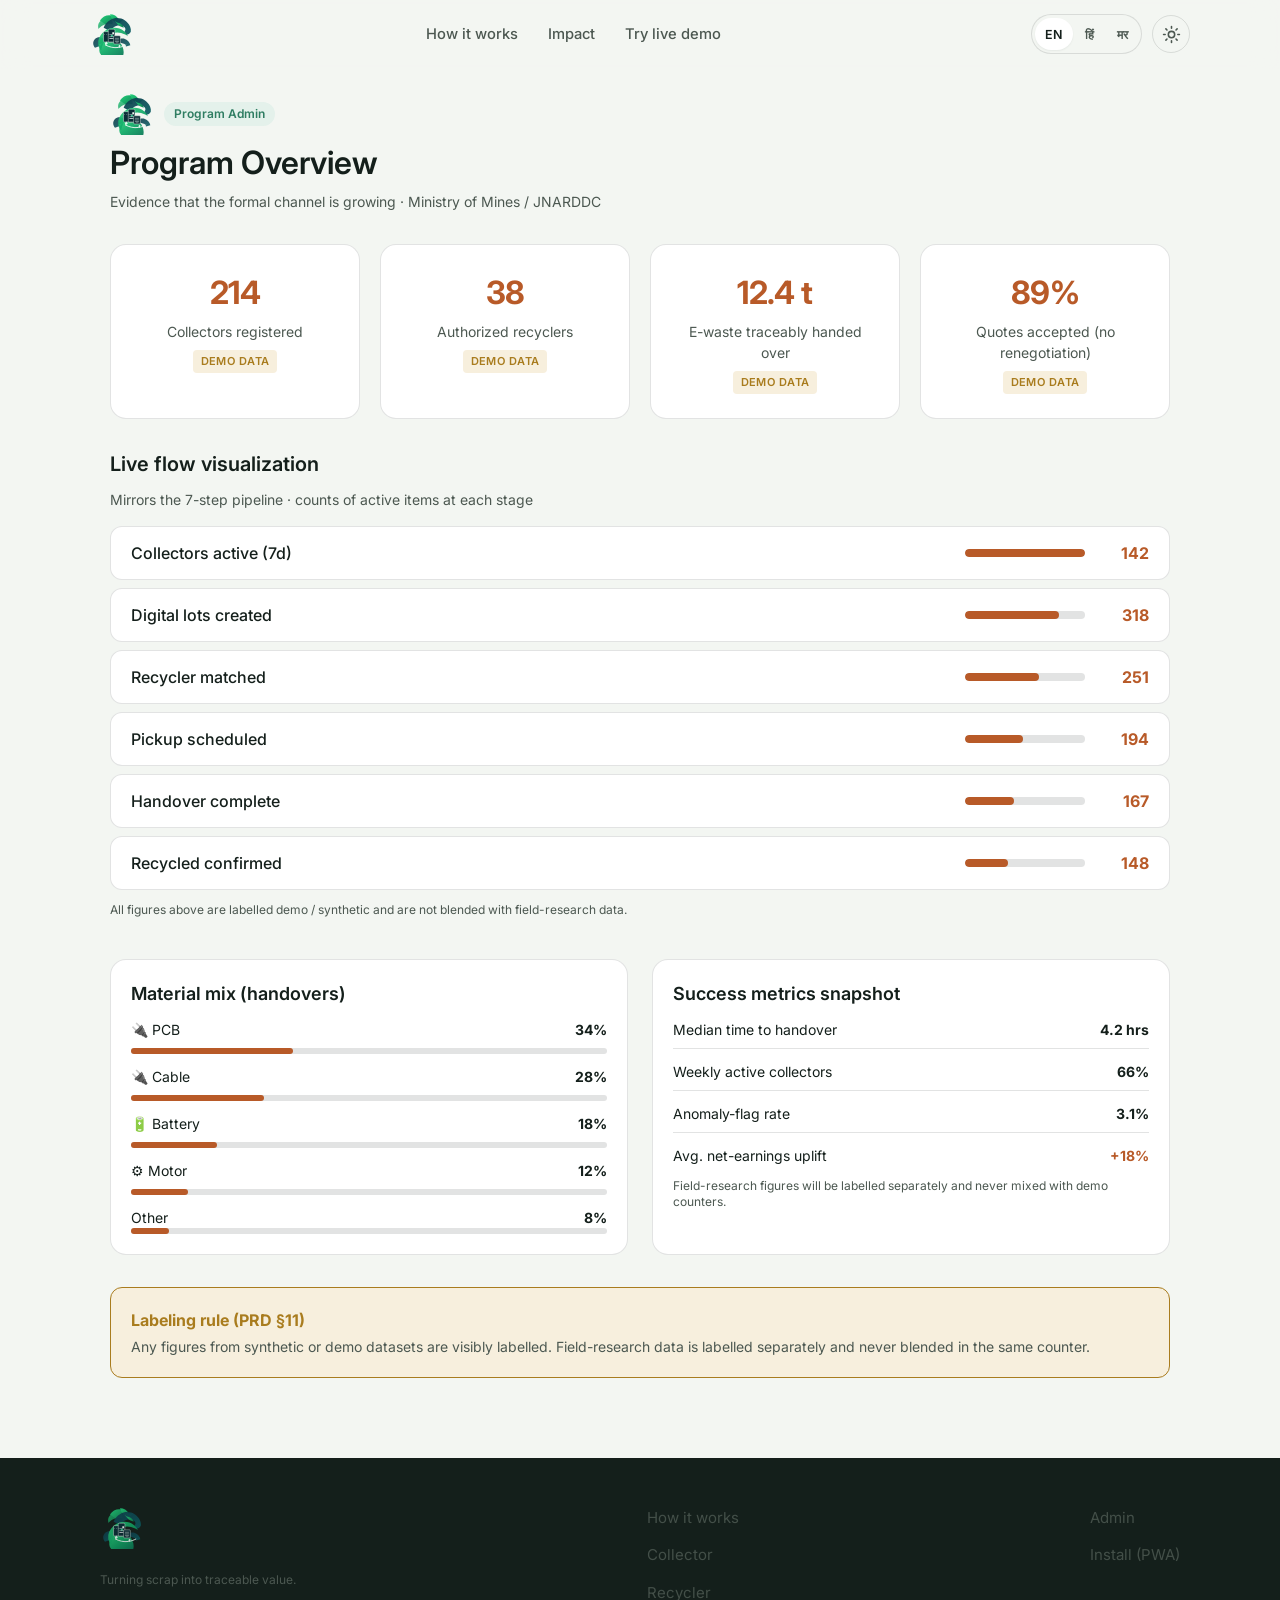
==== pages/admin.html @ 30ff4b7d "Initial Version of Punarva" ====
<!DOCTYPE html>
<html lang="en" data-theme="light">
<head>
  <script>
    /* Apply saved theme before paint to avoid a flash (shared with landing). */
    (function () {
      try {
        var t = localStorage.getItem("kc-theme");
        if (t === "dark" || t === "light") document.documentElement.setAttribute("data-theme", t);
      } catch (e) {}
    })();
  </script>
  <meta charset="UTF-8" />
  <meta name="viewport" content="width=device-width, initial-scale=1.0" />
  <title>Admin Dashboard — PUNARVA</title>
  <link rel="preconnect" href="https://fonts.googleapis.com" />
  <link rel="preconnect" href="https://fonts.gstatic.com" crossorigin />
  <link href="https://fonts.googleapis.com/css2?family=Space+Grotesk:wght@500;600;700&family=Inter:wght@400;500;600;700&display=swap" rel="stylesheet" />
  <link rel="stylesheet" href="../css/design-system.css" />
  <link rel="stylesheet" href="../css/styles.css" />
  <link rel="stylesheet" href="../css/page-theme.css" />
  <style>
    /* demo-bar layout tweaks (colors come from page-theme.css) */
    .demo-bar {
      padding: 0.5rem 1.25rem;
      font-size: 0.75rem;
      display: flex;
      align-items: center;
      justify-content: space-between;
    }
    .admin-layout {
      max-width: 1100px;
      margin: 0 auto;
      padding: 1.5rem 1.25rem 3rem;
    }
    .funnel-stage .count {
      font-weight: 700;
      min-width: 48px;
      text-align: right;
      color: var(--color-go);
    }
    .funnel-stage .label {
      flex: 1;
      font-weight: 500;
    }
    .bar-wrap {
      width: 120px;
      height: 8px;
      background: var(--color-border);
      border-radius: 4px;
      overflow: hidden;
    }
  </style>
</head>
<body>
  <!-- Shared navigation (single source: js/nav.js) -->
  <div id="kc-nav"></div>

  <div class="admin-layout">
    <header style="margin-bottom: 2rem;">
      <div class="flex items-center gap-3 mb-2">
        <a href="../index.html" class="logo">
          <img class="brand-logo" data-light-src="../assets/punarva-logo.svg" data-dark-src="../assets/punarva-logo-white.svg" src="../assets/punarva-logo.svg" alt="PUNARVA" />
        </a>
        <span class="badge badge-info">Program Admin</span>
      </div>
      <h1 class="heading-1">Program Overview</h1>
      <p class="body-sm text-muted mt-1">Evidence that the formal channel is growing · Ministry of Mines / JNARDDC</p>
    </header>

    <!-- Metrics -->
    <div class="metric-grid">
      <div class="metric-card">
        <div class="value">214</div>
        <div class="label">Collectors registered</div>
        <span class="demo-label">Demo data</span>
      </div>
      <div class="metric-card">
        <div class="value">38</div>
        <div class="label">Authorized recyclers</div>
        <span class="demo-label">Demo data</span>
      </div>
      <div class="metric-card">
        <div class="value">12.4 t</div>
        <div class="label">E-waste traceably handed over</div>
        <span class="demo-label">Demo data</span>
      </div>
      <div class="metric-card">
        <div class="value">89%</div>
        <div class="label">Quotes accepted (no renegotiation)</div>
        <span class="demo-label">Demo data</span>
      </div>
    </div>

    <!-- Live Flow -->
    <section style="margin-bottom: 2.5rem;">
      <h2 class="heading-2 mb-3">Live flow visualization</h2>
      <p class="body-sm text-muted mb-4">Mirrors the 7-step pipeline · counts of active items at each stage</p>
      <div class="funnel">
        <div class="funnel-stage">
          <span class="label">Collectors active (7d)</span>
          <div class="bar-wrap"><div class="funnel-bar" style="width: 100%;"></div></div>
          <span class="count">142</span>
        </div>
        <div class="funnel-stage">
          <span class="label">Digital lots created</span>
          <div class="bar-wrap"><div class="funnel-bar" style="width: 78%;"></div></div>
          <span class="count">318</span>
        </div>
        <div class="funnel-stage">
          <span class="label">Recycler matched</span>
          <div class="bar-wrap"><div class="funnel-bar" style="width: 62%;"></div></div>
          <span class="count">251</span>
        </div>
        <div class="funnel-stage">
          <span class="label">Pickup scheduled</span>
          <div class="bar-wrap"><div class="funnel-bar" style="width: 48%;"></div></div>
          <span class="count">194</span>
        </div>
        <div class="funnel-stage">
          <span class="label">Handover complete</span>
          <div class="bar-wrap"><div class="funnel-bar" style="width: 41%;"></div></div>
          <span class="count">167</span>
        </div>
        <div class="funnel-stage">
          <span class="label">Recycled confirmed</span>
          <div class="bar-wrap"><div class="funnel-bar" style="width: 36%;"></div></div>
          <span class="count">148</span>
        </div>
      </div>
      <p class="caption mt-3">All figures above are labelled demo / synthetic and are not blended with field-research data.</p>
    </section>

    <!-- Material mix & geography -->
    <div style="display: grid; grid-template-columns: 1fr 1fr; gap: 1.5rem;" class="admin-split">
      <div class="card card-body">
        <h3 class="heading-3 mb-3">Material mix (handovers)</h3>
        <div class="flex justify-between body-sm mb-2">
          <span>🔌 PCB</span>
          <strong>34%</strong>
        </div>
        <div style="height: 6px; background: var(--color-border); border-radius: 3px; margin-bottom: 0.75rem;">
          <div style="height: 100%; width: 34%; background: var(--color-go); border-radius: 3px;"></div>
        </div>
        <div class="flex justify-between body-sm mb-2">
          <span>🔌 Cable</span>
          <strong>28%</strong>
        </div>
        <div style="height: 6px; background: var(--color-border); border-radius: 3px; margin-bottom: 0.75rem;">
          <div style="height: 100%; width: 28%; background: var(--color-go); border-radius: 3px;"></div>
        </div>
        <div class="flex justify-between body-sm mb-2">
          <span>🔋 Battery</span>
          <strong>18%</strong>
        </div>
        <div style="height: 6px; background: var(--color-border); border-radius: 3px; margin-bottom: 0.75rem;">
          <div style="height: 100%; width: 18%; background: var(--color-go); border-radius: 3px;"></div>
        </div>
        <div class="flex justify-between body-sm mb-2">
          <span>⚙️ Motor</span>
          <strong>12%</strong>
        </div>
        <div style="height: 6px; background: var(--color-border); border-radius: 3px; margin-bottom: 0.75rem;">
          <div style="height: 100%; width: 12%; background: var(--color-go); border-radius: 3px;"></div>
        </div>
        <div class="flex justify-between body-sm">
          <span>Other</span>
          <strong>8%</strong>
        </div>
        <div style="height: 6px; background: var(--color-border); border-radius: 3px;">
          <div style="height: 100%; width: 8%; background: var(--color-go); border-radius: 3px;"></div>
        </div>
      </div>

      <div class="card card-body">
        <h3 class="heading-3 mb-3">Success metrics snapshot</h3>
        <div class="flex justify-between body-sm mb-3" style="padding-bottom: 0.5rem; border-bottom: 1px solid var(--color-border);">
          <span>Median time to handover</span>
          <strong>4.2 hrs</strong>
        </div>
        <div class="flex justify-between body-sm mb-3" style="padding-bottom: 0.5rem; border-bottom: 1px solid var(--color-border);">
          <span>Weekly active collectors</span>
          <strong>66%</strong>
        </div>
        <div class="flex justify-between body-sm mb-3" style="padding-bottom: 0.5rem; border-bottom: 1px solid var(--color-border);">
          <span>Anomaly-flag rate</span>
          <strong>3.1%</strong>
        </div>
        <div class="flex justify-between body-sm">
          <span>Avg. net-earnings uplift</span>
          <strong style="color: var(--color-go);">+18%</strong>
        </div>
        <p class="caption mt-3">Field-research figures will be labelled separately and never mixed with demo counters.</p>
      </div>
    </div>

    <div style="margin-top: 2rem; padding: 1.25rem; background: var(--color-caution-bg); border-radius: var(--radius-md); border: 1px solid var(--color-caution);">
      <strong style="color: var(--color-caution);">Labeling rule (PRD §11)</strong>
      <p class="body-sm mt-1" style="color: var(--color-text-muted);">Any figures from synthetic or demo datasets are visibly labelled. Field-research data is labelled separately and never blended in the same counter.</p>
    </div>
  </div>

  <script src="../js/nav.js"></script>
  <script src="../js/i18n.js"></script>
  <script src="../js/main.js"></script>
  <style>
    @media (max-width: 640px) {
      .admin-split { grid-template-columns: 1fr !important; }
    }
  </style>
</body>
</html>
---- css/design-system.css ----
/* PUNARVA — Global Design System
   Central tokens and shared component primitives.
   This file defines colors, typography, radii, shadows and
   lightweight component rules (buttons, cards, header) that
   every page should share. It intentionally delegates
   palette specifics to page-theme.css so the landing remains
   the visual source of truth.
*/
:root{
  /* Color tokens (fallbacks) */
  --kc-bg: var(--bg, #F3F6F2);
  --kc-bg-2: var(--bg-2, #EAEEE7);
  --kc-surface: var(--panel, #FFFFFF);
  --kc-surface-elev: var(--panel-2, #F6F8F4);
  --kc-ink: var(--ink, #141F1B);
  --kc-ink-muted: var(--ink-dim, #4C5851);
  --kc-accent: var(--copper, #B85A28);
  --kc-accent-weak: var(--color-go-light, rgba(184,90,40,0.08));
  --kc-success: var(--color-go, #0E7C66);
  --kc-warning: var(--color-caution, #A97C1E);
  --kc-danger: var(--color-hazard, #B3261E);
  --kc-border: var(--border, rgba(20,31,27,0.12));

  /* Radius */
  --kc-radius-sm: var(--radius-s, 8px);
  --kc-radius-md: var(--radius-m, 12px);
  --kc-radius-lg: var(--radius-l, 16px);
  --kc-radius-pill: 9999px;

  /* Shadows */
  --kc-shadow-sm: var(--shadow-sm, 0 1px 2px rgba(0,0,0,0.06));
  --kc-shadow-md: var(--shadow-md, 0 6px 20px rgba(0,0,0,0.08));
  --kc-shadow-lg: var(--shadow-lg, 0 24px 60px rgba(0,0,0,0.12));

  /* Typography */
  --kc-font-body: var(--font-body, Inter, system-ui, -apple-system, 'Noto Sans', sans-serif);
  --kc-font-display: var(--font-display, 'Space Grotesk', Inter, system-ui, sans-serif);
  --kc-type-scale-1: clamp(2rem,4.5vw,3.6rem); /* H1 */
  --kc-type-scale-2: clamp(1.5rem,3.2vw,2.4rem); /* H2 */
  --kc-type-scale-3: 1.125rem; /* H3 */
  --kc-type-body: 1rem;
  --kc-type-small: 0.875rem;

  --kc-ease: cubic-bezier(.22,.68,0,1);
}

/* Base layout primitives */
html,body{height:100%;}
body{font-family:var(--kc-font-body); background:var(--kc-bg); color:var(--kc-ink); -webkit-font-smoothing:antialiased;}
.container{max-width:1180px; margin:0 auto; padding:0 1.25rem;}

/* Headings */
h1{font-family:var(--kc-font-display); font-weight:700; font-size:var(--kc-type-scale-1); margin:0 0 0.5rem;}
h2{font-family:var(--kc-font-display); font-weight:600; font-size:var(--kc-type-scale-2); margin:0 0 0.5rem;}
h3{font-weight:600; font-size:var(--kc-type-scale-3); margin:0 0 0.5rem;}

/* Buttons (shared) */
.btn{display:inline-flex; align-items:center; gap:.6rem; padding:.6rem 1rem; border-radius:var(--kc-radius-md); font-weight:600; font-family:var(--kc-font-display); transition:transform .18s var(--kc-ease), box-shadow .18s var(--kc-ease); cursor:pointer;}
.btn:active{transform:translateY(0) scale(.995);}
.btn-primary{background:var(--kc-accent); color:var(--kc-bg-2); box-shadow:0 8px 24px rgba(0,0,0,0.12);}
.btn-primary:hover{filter:brightness(.98); transform:translateY(-2px);}
.btn-secondary{background:var(--kc-surface-elev); color:var(--kc-ink); border:1.5px solid var(--kc-border);}
.btn-secondary:hover{border-color:var(--kc-accent); color:var(--kc-accent); transform:translateY(-2px);}
.btn-ghost{background:transparent; color:var(--kc-ink-muted);}
.btn-ghost:hover{color:var(--kc-ink); background:rgba(0,0,0,0.03);}
.btn-danger{background:var(--kc-danger); color:#fff;}

/* Cards & panels */
.card{background:var(--kc-surface-elev); border-radius:var(--kc-radius-lg); border:1px solid var(--kc-border); box-shadow:var(--kc-shadow-sm); overflow:hidden;}
.card-body{padding:1rem;}
.panel{background:var(--kc-surface); border-radius:var(--kc-radius-md); border:1px solid var(--kc-border); padding:1rem;}
.metric-card{padding:1rem; text-align:center;}

/* Site header / nav — minimal base to ensure equality across pages */
.site-header{position:sticky; top:0; z-index:100; background:color-mix(in srgb, var(--kc-bg) 88%, transparent); backdrop-filter:blur(8px); border-bottom:1px solid transparent; transition:background .25s var(--kc-ease), border-color .25s var(--kc-ease);}
.site-header .header-inner{display:flex; align-items:center; justify-content:space-between; gap:1rem; padding:0 1.25rem; height:68px;}
.site-header .logo{display:flex; align-items:center; font-family:var(--kc-font-display); font-weight:700; color:var(--kc-ink); text-decoration:none;}
.brand-logo{display:block; width:auto; height:42px; object-fit:contain; flex-shrink:0;}
.brand-logo--loader{height:min(300px, 78vw); max-width:78vw;}
html[data-theme="dark"] .brand-logo{background:transparent; border-radius:0;}
.site-nav{display:flex; gap:1.25rem; align-items:center;}
.site-nav a{color:var(--kc-ink-muted); text-decoration:none; font-weight:600; padding:.25rem 0; position:relative;}
.site-nav a:hover{color:var(--kc-ink);} 
.site-nav a.current{color:var(--kc-accent);} 

.header-actions{display:flex; gap:.5rem; align-items:center;}
.theme-toggle{width:36px; height:36px; border-radius:50%; display:inline-flex; align-items:center; justify-content:center; border:1px solid var(--kc-border); background:transparent; color:var(--kc-ink-muted);}

/* Utilities */
.flex{display:flex;} .items-center{align-items:center;} .justify-between{justify-content:space-between;} .mt-1{margin-top:.5rem;} .mb-1{margin-bottom:.5rem;} .mb-2{margin-bottom:1rem;} .text-muted{color:var(--kc-ink-muted);} .badge{display:inline-flex; align-items:center; padding:.25rem .6rem; border-radius:var(--kc-radius-pill); font-weight:700;}

/* Accessibility: reduced motion */
@media (prefers-reduced-motion: reduce){*{transition:none !important; animation:none !important;}}

/* Responsive helpers */
@media (max-width:880px){ .site-nav{display:none;} .nav-menu-btn{display:inline-flex;} }
@media (max-width:720px){ .brand-logo{height:36px;} }

/* Footer */
.site-footer{background:var(--kc-surface); border-top:1px solid var(--kc-border); padding:2rem 0; margin-top:2rem;}
.site-footer .footer-inner{display:flex; gap:2rem; align-items:flex-start; justify-content:space-between;}
.site-footer .footer-col{display:flex; flex-direction:column; gap:.45rem;}
.site-footer .footer-col a{color:var(--kc-ink-muted); text-decoration:none;}
.site-footer .logo{font-weight:700;}
.site-footer .caption{color:var(--kc-ink-muted); margin-top:.5rem;}

@media (max-width:720px){ .site-footer .footer-inner{flex-direction:column; gap:1rem;} }

/* End design system */
---- css/styles.css ----
/* ============================================================
   Kabadiwala Connect — Design System
   ============================================================ */

:root {
  /* Brand Colors (from PRD) */
  --color-go: #0E7C66;
  --color-go-dark: #0A5C4C;
  --color-go-light: #E6F5F1;
  --color-text: #1A1A1A;
  --color-text-muted: #5A5A5A;
  --color-surface: #F5F2E9;
  --color-surface-elevated: #FFFFFF;
  --color-caution: #E0A458;
  --color-caution-bg: #FDF6EC;
  --color-hazard: #B3261E;
  --color-hazard-bg: #FCECEA;
  --color-info: #0891A8;
  --color-info-bg: #E6F7FA;
  --color-border: #E5E0D5;
  --color-offline: #6B7280;

  /* Typography */
  --font-sans: "Inter", "Noto Sans", system-ui, -apple-system, sans-serif;
  --font-display: "Inter", system-ui, sans-serif;

  /* Spacing & Radius */
  --radius-sm: 8px;
  --radius-md: 12px;
  --radius-lg: 16px;
  --radius-xl: 24px;
  --radius-full: 9999px;

  /* Shadows */
  --shadow-sm: 0 1px 2px rgba(26, 26, 26, 0.05);
  --shadow-md: 0 4px 12px rgba(26, 26, 26, 0.08);
  --shadow-lg: 0 12px 32px rgba(26, 26, 26, 0.12);

  /* Touch targets */
  --touch-min: 44px;
}

*,
*::before,
*::after {
  box-sizing: border-box;
  margin: 0;
  padding: 0;
}

html {
  scroll-behavior: smooth;
  -webkit-text-size-adjust: 100%;
}

body {
  font-family: var(--font-sans);
  background: var(--color-surface);
  color: var(--color-text);
  line-height: 1.5;
  min-height: 100vh;
  -webkit-font-smoothing: antialiased;
}

img {
  max-width: 100%;
  display: block;
}

a {
  color: inherit;
  text-decoration: none;
}

button {
  font-family: inherit;
  cursor: pointer;
  border: none;
  background: none;
}

/* ============================================================
   Typography
   ============================================================ */

.display {
  font-size: clamp(2rem, 5vw, 3rem);
  font-weight: 700;
  line-height: 1.15;
  letter-spacing: -0.02em;
}

.heading-1 {
  font-size: clamp(1.5rem, 3vw, 2rem);
  font-weight: 600;
  line-height: 1.25;
}

.heading-2 {
  font-size: 1.25rem;
  font-weight: 600;
  line-height: 1.3;
}

.heading-3 {
  font-size: 1.125rem;
  font-weight: 600;
}

.body {
  font-size: 1rem;
  line-height: 1.6;
}

.body-sm {
  font-size: 0.875rem;
  line-height: 1.5;
}

.caption {
  font-size: 0.75rem;
  line-height: 1.4;
  color: var(--color-text-muted);
}

.price {
  font-size: clamp(1.75rem, 4vw, 2.5rem);
  font-weight: 700;
  letter-spacing: -0.02em;
  color: var(--color-go);
}

/* ============================================================
   Layout
   ============================================================ */

.container {
  width: 100%;
  max-width: 1120px;
  margin: 0 auto;
  padding: 0 1.25rem;
}

.section {
  padding: 4rem 0;
}

.section-sm {
  padding: 2.5rem 0;
}

/* ============================================================
   Buttons
   ============================================================ */

.btn {
  display: inline-flex;
  align-items: center;
  justify-content: center;
  gap: 0.5rem;
  min-height: var(--touch-min);
  padding: 0.75rem 1.5rem;
  font-size: 1rem;
  font-weight: 600;
  border-radius: var(--radius-md);
  transition: all 0.15s ease;
  white-space: nowrap;
}

.btn-primary {
  background: var(--color-go);
  color: white;
  box-shadow: 0 2px 8px rgba(14, 124, 102, 0.25);
}

.btn-primary:hover {
  background: var(--color-go-dark);
  transform: translateY(-1px);
  box-shadow: 0 4px 12px rgba(14, 124, 102, 0.35);
}

.btn-primary:active {
  transform: translateY(0);
}

.btn-secondary {
  background: var(--color-surface-elevated);
  color: var(--color-text);
  border: 1.5px solid var(--color-border);
}

.btn-secondary:hover {
  border-color: var(--color-go);
  color: var(--color-go);
}

.btn-ghost {
  background: transparent;
  color: var(--color-text-muted);
}

.btn-ghost:hover {
  color: var(--color-go);
  background: var(--color-go-light);
}

.btn-lg {
  min-height: 52px;
  padding: 0.875rem 2rem;
  font-size: 1.0625rem;
  border-radius: var(--radius-lg);
}

.btn-icon {
  width: var(--touch-min);
  height: var(--touch-min);
  padding: 0;
  border-radius: var(--radius-md);
}

.btn-block {
  width: 100%;
}

/* ============================================================
   Cards
   ============================================================ */

.card {
  background: var(--color-surface-elevated);
  border-radius: var(--radius-lg);
  border: 1px solid var(--color-border);
  box-shadow: var(--shadow-sm);
  overflow: hidden;
}

.card-elevated {
  box-shadow: var(--shadow-md);
  border: none;
}

.card-body {
  padding: 1.25rem;
}

/* ============================================================
   Badges & Pills
   ============================================================ */

.badge {
  display: inline-flex;
  align-items: center;
  gap: 0.35rem;
  padding: 0.25rem 0.625rem;
  font-size: 0.75rem;
  font-weight: 600;
  border-radius: var(--radius-full);
  line-height: 1.3;
}

.badge-go {
  background: var(--color-go-light);
  color: var(--color-go);
}

.badge-caution {
  background: var(--color-caution-bg);
  color: #9A6B1F;
}

.badge-info {
  background: var(--color-info-bg);
  color: var(--color-info);
}

.badge-offline {
  background: #F3F4F6;
  color: var(--color-offline);
}

.badge-hazard {
  background: var(--color-hazard-bg);
  color: var(--color-hazard);
}

/* ============================================================
   Language Toggle
   ============================================================ */

.lang-toggle {
  display: inline-flex;
  background: var(--color-surface-elevated);
  border: 1.5px solid var(--color-border);
  border-radius: var(--radius-full);
  padding: 3px;
  gap: 2px;
}

/* Hero language toggle centred (PRD §8.1) */
.hero-lang {
  display: flex;
  width: max-content;
}

.lang-btn {
  padding: 0.4rem 0.75rem;
  font-size: 0.8125rem;
  font-weight: 600;
  border-radius: var(--radius-full);
  color: var(--color-text-muted);
  transition: all 0.15s ease;
  min-height: 32px;
}

.lang-btn.active {
  background: var(--color-go);
  color: white;
}

.lang-btn:hover:not(.active) {
  color: var(--color-text);
}

/* ============================================================
   Header / Nav
   ============================================================ */

.site-header {
  position: sticky;
  top: 0;
  z-index: 100;
  background: rgba(245, 242, 233, 0.92);
  backdrop-filter: blur(12px);
  border-bottom: 1px solid var(--color-border);
}

.header-inner {
  display: flex;
  align-items: center;
  justify-content: space-between;
  height: 64px;
  gap: 1rem;
}

.logo {
  display: flex;
  align-items: center;
  gap: 0.625rem;
  font-weight: 700;
  font-size: 1.125rem;
  color: var(--color-text);
}

.nav-links {
  display: none;
  align-items: center;
  gap: 1.75rem;
}

.nav-links a {
  font-size: 0.9375rem;
  font-weight: 500;
  color: var(--color-text-muted);
  transition: color 0.15s;
}

.nav-links a:hover {
  color: var(--color-go);
}

.header-actions {
  display: flex;
  align-items: center;
  gap: 0.75rem;
}

@media (min-width: 768px) {
  .nav-links {
    display: flex;
  }
}

/* ============================================================
   Hero
   ============================================================ */

.hero {
  padding: 3.5rem 0 4rem;
  text-align: center;
}

.hero-badge {
  display: inline-flex;
  align-items: center;
  gap: 0.5rem;
  margin-bottom: 1.5rem;
  padding: 0.375rem 0.875rem;
  background: var(--color-go-light);
  color: var(--color-go);
  border-radius: var(--radius-full);
  font-size: 0.8125rem;
  font-weight: 600;
}

.hero h1 {
  max-width: 18ch;
  margin: 0 auto 1.25rem;
}

.hero-sub {
  max-width: 36rem;
  margin: 0 auto 2.25rem;
  font-size: 1.125rem;
  color: var(--color-text-muted);
  line-height: 1.6;
}

.hero-ctas {
  display: flex;
  flex-wrap: wrap;
  justify-content: center;
  gap: 0.875rem;
  margin-bottom: 3rem;
}

.hero-visual {
  max-width: 720px;
  margin: 0 auto;
  position: relative;
}

.hero-card {
  background: var(--color-surface-elevated);
  border-radius: var(--radius-xl);
  box-shadow: var(--shadow-lg);
  border: 1px solid var(--color-border);
  overflow: hidden;
}

/* ============================================================
   Pipeline / How it Works
   ============================================================ */

.pipeline {
  display: grid;
  grid-template-columns: repeat(auto-fit, minmax(140px, 1fr));
  gap: 1rem;
}

.pipeline-step {
  text-align: center;
  padding: 1.25rem 0.75rem;
}

.pipeline-icon {
  width: 56px;
  height: 56px;
  margin: 0 auto 0.875rem;
  background: var(--color-go-light);
  border-radius: var(--radius-md);
  display: flex;
  align-items: center;
  justify-content: center;
  font-size: 1.5rem;
  color: var(--color-go);
}

.pipeline-step h3 {
  font-size: 0.9375rem;
  font-weight: 600;
  margin-bottom: 0.35rem;
}

.pipeline-step p {
  font-size: 0.8125rem;
  color: var(--color-text-muted);
  line-height: 1.4;
}

/* ============================================================
   Impact Counters
   ============================================================ */

.impact-grid {
  display: grid;
  grid-template-columns: repeat(auto-fit, minmax(200px, 1fr));
  gap: 1.25rem;
}

.impact-card {
  background: var(--color-surface-elevated);
  border-radius: var(--radius-lg);
  padding: 1.75rem 1.5rem;
  text-align: center;
  border: 1px solid var(--color-border);
}

.impact-value {
  font-size: 2.25rem;
  font-weight: 700;
  color: var(--color-go);
  letter-spacing: -0.02em;
  line-height: 1.1;
  margin-bottom: 0.35rem;
}

.impact-label {
  font-size: 0.9375rem;
  color: var(--color-text-muted);
  font-weight: 500;
}

.demo-label {
  display: inline-block;
  margin-top: 0.5rem;
  font-size: 0.6875rem;
  font-weight: 600;
  text-transform: uppercase;
  letter-spacing: 0.04em;
  color: var(--color-caution);
  background: var(--color-caution-bg);
  padding: 0.2rem 0.5rem;
  border-radius: 4px;
}

/* ============================================================
   Feature Panels
   ============================================================ */

.panel-grid {
  display: grid;
  grid-template-columns: 1fr;
  gap: 1.5rem;
}

@media (min-width: 768px) {
  .panel-grid {
    grid-template-columns: 1fr 1fr;
  }
}

.panel {
  background: var(--color-surface-elevated);
  border-radius: var(--radius-xl);
  padding: 2rem;
  border: 1px solid var(--color-border);
  display: flex;
  flex-direction: column;
}

.panel h2 {
  margin-bottom: 0.5rem;
}

.panel p {
  color: var(--color-text-muted);
  margin-bottom: 1.5rem;
  flex: 1;
}

.panel-preview {
  background: var(--color-surface);
  border-radius: var(--radius-md);
  padding: 1.25rem;
  margin-bottom: 1.5rem;
  border: 1px solid var(--color-border);
}

/* ============================================================
   Footer
   ============================================================ */

.site-footer {
  background: var(--color-text);
  color: #E5E0D5;
  padding: 3rem 0 2rem;
}

.footer-grid {
  display: grid;
  grid-template-columns: 1fr;
  gap: 2rem;
  margin-bottom: 2.5rem;
}

@media (min-width: 640px) {
  .footer-grid {
    grid-template-columns: 2fr 1fr 1fr 1fr;
  }
}

.footer-brand p {
  margin-top: 0.75rem;
  font-size: 0.9375rem;
  opacity: 0.75;
  max-width: 28ch;
}

.footer-col h4 {
  font-size: 0.8125rem;
  font-weight: 600;
  text-transform: uppercase;
  letter-spacing: 0.05em;
  margin-bottom: 1rem;
  opacity: 0.6;
}

.footer-col a {
  display: block;
  font-size: 0.9375rem;
  margin-bottom: 0.5rem;
  opacity: 0.85;
  transition: opacity 0.15s;
}

.footer-col a:hover {
  opacity: 1;
  color: white;
}

.footer-bottom {
  border-top: 1px solid rgba(255, 255, 255, 0.1);
  padding-top: 1.5rem;
  display: flex;
  flex-wrap: wrap;
  justify-content: space-between;
  gap: 1rem;
  font-size: 0.8125rem;
  opacity: 0.6;
}

/* ============================================================
   Collector App Shell (Mobile-first)
   ============================================================ */

.app-shell {
  max-width: 430px;
  margin: 0 auto;
  min-height: 100vh;
  background: var(--color-surface);
  position: relative;
  box-shadow: 0 0 0 1px var(--color-border);
}

@media (min-width: 480px) {
  .app-shell {
    min-height: calc(100vh - 2rem);
    margin: 1rem auto;
    border-radius: 24px;
    overflow: hidden;
  }
}

.app-header {
  display: flex;
  align-items: center;
  justify-content: space-between;
  padding: 0.875rem 1.25rem;
  background: var(--color-surface-elevated);
  border-bottom: 1px solid var(--color-border);
  position: sticky;
  top: 0;
  z-index: 50;
}

.app-header .logo {
  font-size: 1rem;
}

.offline-banner {
  display: flex;
  align-items: center;
  gap: 0.5rem;
  padding: 0.625rem 1.25rem;
  background: #F3F4F6;
  color: var(--color-offline);
  font-size: 0.8125rem;
  font-weight: 500;
}

.offline-banner.hidden {
  display: none;
}

.app-content {
  padding: 1.25rem;
  padding-bottom: 6rem;
}

/* Primary Scan button */
.scan-btn {
  display: flex;
  flex-direction: column;
  align-items: center;
  justify-content: center;
  gap: 0.75rem;
  width: 100%;
  min-height: 140px;
  background: linear-gradient(145deg, var(--color-go) 0%, var(--color-go-dark) 100%);
  color: white;
  border-radius: var(--radius-xl);
  box-shadow: 0 8px 24px rgba(14, 124, 102, 0.35);
  margin-bottom: 1.5rem;
  transition: transform 0.15s, box-shadow 0.15s;
}

.scan-btn:hover {
  transform: translateY(-2px);
  box-shadow: 0 12px 32px rgba(14, 124, 102, 0.4);
}

.scan-btn:active {
  transform: translateY(0);
}

.scan-btn .icon {
  font-size: 2.5rem;
}

.scan-btn .label {
  font-size: 1.25rem;
  font-weight: 700;
}

.scan-btn .hint {
  font-size: 0.8125rem;
  opacity: 0.85;
}

/* Secondary action grid */
.action-grid {
  display: grid;
  grid-template-columns: 1fr 1fr;
  gap: 0.875rem;
  margin-bottom: 1.5rem;
}

.action-card {
  display: flex;
  flex-direction: column;
  align-items: center;
  gap: 0.625rem;
  padding: 1.25rem 0.75rem;
  background: var(--color-surface-elevated);
  border: 1.5px solid var(--color-border);
  border-radius: var(--radius-lg);
  min-height: 100px;
  transition: border-color 0.15s, background 0.15s;
}

.action-card:hover {
  border-color: var(--color-go);
  background: var(--color-go-light);
}

.action-card .icon {
  font-size: 1.75rem;
}

.action-card .label {
  font-size: 0.875rem;
  font-weight: 600;
  text-align: center;
}

/* Earnings snippet */
.earnings-snippet {
  display: flex;
  align-items: center;
  justify-content: space-between;
  padding: 1rem 1.25rem;
  background: var(--color-surface-elevated);
  border-radius: var(--radius-lg);
  border: 1px solid var(--color-border);
  margin-bottom: 1.5rem;
}

.earnings-snippet .label {
  font-size: 0.8125rem;
  color: var(--color-text-muted);
  font-weight: 500;
}

.earnings-snippet .value {
  font-size: 1.375rem;
  font-weight: 700;
  color: var(--color-go);
}

/* Bottom nav */
.bottom-nav {
  position: fixed;
  bottom: 0;
  left: 50%;
  transform: translateX(-50%);
  width: 100%;
  max-width: 430px;
  background: var(--color-surface-elevated);
  border-top: 1px solid var(--color-border);
  display: flex;
  justify-content: space-around;
  padding: 0.5rem 0 calc(0.5rem + env(safe-area-inset-bottom));
  z-index: 50;
}

@media (min-width: 480px) {
  .bottom-nav {
    position: absolute;
    border-radius: 0 0 24px 24px;
  }
}

.nav-item {
  display: flex;
  flex-direction: column;
  align-items: center;
  gap: 0.25rem;
  padding: 0.5rem 0.75rem;
  min-width: 64px;
  color: var(--color-text-muted);
  font-size: 0.6875rem;
  font-weight: 500;
  transition: color 0.15s;
}

.nav-item.active {
  color: var(--color-go);
}

.nav-item .icon {
  font-size: 1.375rem;
}

/* ============================================================
   Lot / Status Stepper
   ============================================================ */

.status-stepper {
  display: flex;
  align-items: center;
  justify-content: space-between;
  margin-bottom: 1.5rem;
  position: relative;
}

.status-stepper::before {
  content: "";
  position: absolute;
  top: 14px;
  left: 12%;
  right: 12%;
  height: 2px;
  background: var(--color-border);
  z-index: 0;
}

.step {
  display: flex;
  flex-direction: column;
  align-items: center;
  gap: 0.35rem;
  z-index: 1;
  flex: 1;
}

.step-dot {
  width: 28px;
  height: 28px;
  border-radius: 50%;
  background: var(--color-surface);
  border: 2px solid var(--color-border);
  display: flex;
  align-items: center;
  justify-content: center;
  font-size: 0.75rem;
  font-weight: 700;
  color: var(--color-text-muted);
}

.step.done .step-dot {
  background: var(--color-go);
  border-color: var(--color-go);
  color: white;
}

.step.active .step-dot {
  background: var(--color-go-light);
  border-color: var(--color-go);
  color: var(--color-go);
}

.step-label {
  font-size: 0.625rem;
  font-weight: 500;
  color: var(--color-text-muted);
  text-align: center;
  max-width: 60px;
}

.step.done .step-label,
.step.active .step-label {
  color: var(--color-go);
  font-weight: 600;
}

/* ============================================================
   Recycler Portal (Desktop-first)
   ============================================================ */

.portal-layout {
  display: grid;
  grid-template-columns: 240px 1fr;
  min-height: 100vh;
}

@media (max-width: 768px) {
  .portal-layout {
    grid-template-columns: 1fr;
  }
  .portal-sidebar {
    display: none;
  }
}

.portal-sidebar {
  background: var(--color-text);
  color: white;
  padding: 1.5rem 1rem;
}

.portal-sidebar .logo {
  color: white;
  margin-bottom: 2rem;
  padding: 0 0.5rem;
}

.portal-nav a {
  display: flex;
  align-items: center;
  gap: 0.75rem;
  padding: 0.75rem 1rem;
  border-radius: var(--radius-md);
  font-size: 0.9375rem;
  font-weight: 500;
  color: rgba(255, 255, 255, 0.7);
  margin-bottom: 0.25rem;
  transition: all 0.15s;
}

.portal-nav a:hover,
.portal-nav a.active {
  background: rgba(255, 255, 255, 0.1);
  color: white;
}

.portal-main {
  background: var(--color-surface);
  padding: 1.5rem 2rem;
}

.portal-header {
  display: flex;
  align-items: center;
  justify-content: space-between;
  margin-bottom: 1.75rem;
}

.request-card {
  display: grid;
  grid-template-columns: 80px 1fr auto;
  gap: 1rem;
  align-items: start;
  padding: 1.25rem;
  background: var(--color-surface-elevated);
  border: 1px solid var(--color-border);
  border-radius: var(--radius-lg);
  margin-bottom: 1rem;
}

.request-photo {
  width: 80px;
  height: 80px;
  background: var(--color-surface);
  border-radius: var(--radius-md);
  display: flex;
  align-items: center;
  justify-content: center;
  font-size: 2rem;
  border: 1px solid var(--color-border);
}

.request-actions {
  display: flex;
  flex-direction: column;
  gap: 0.5rem;
  min-width: 140px;
}

.quote-input {
  width: 100%;
  padding: 0.5rem 0.75rem;
  border: 1.5px solid var(--color-border);
  border-radius: var(--radius-sm);
  font-size: 0.9375rem;
  font-weight: 600;
  text-align: right;
}

.quote-input:focus {
  outline: none;
  border-color: var(--color-go);
}

/* ============================================================
   Admin Dashboard
   ============================================================ */

.metric-grid {
  display: grid;
  grid-template-columns: repeat(auto-fit, minmax(220px, 1fr));
  gap: 1.25rem;
  margin-bottom: 2rem;
}

.metric-card {
  background: var(--color-surface-elevated);
  border-radius: var(--radius-lg);
  padding: 1.5rem;
  border: 1px solid var(--color-border);
}

.metric-card .value {
  font-size: 2rem;
  font-weight: 700;
  color: var(--color-go);
  letter-spacing: -0.02em;
}

.metric-card .label {
  font-size: 0.875rem;
  color: var(--color-text-muted);
  margin-top: 0.25rem;
}

.funnel {
  display: flex;
  flex-direction: column;
  gap: 0.5rem;
}

.funnel-stage {
  display: flex;
  align-items: center;
  gap: 1rem;
  padding: 0.875rem 1.25rem;
  background: var(--color-surface-elevated);
  border-radius: var(--radius-md);
  border: 1px solid var(--color-border);
}

.funnel-bar {
  height: 8px;
  background: var(--color-go);
  border-radius: 4px;
  transition: width 0.4s ease;
}

/* ============================================================
   Utilities
   ============================================================ */

.text-center { text-align: center; }
.text-muted { color: var(--color-text-muted); }
.mt-1 { margin-top: 0.25rem; }
.mt-2 { margin-top: 0.5rem; }
.mt-3 { margin-top: 0.75rem; }
.mt-4 { margin-top: 1rem; }
.mb-2 { margin-bottom: 0.5rem; }
.mb-3 { margin-bottom: 0.75rem; }
.mb-4 { margin-bottom: 1rem; }
.flex { display: flex; }
.items-center { align-items: center; }
.justify-between { justify-content: space-between; }
.gap-2 { gap: 0.5rem; }
.gap-3 { gap: 0.75rem; }
.w-full { width: 100%; }
.hidden { display: none !important; }

/* Voice button */
.voice-btn {
  width: 40px;
  height: 40px;
  border-radius: 50%;
  background: var(--color-info-bg);
  color: var(--color-info);
  display: flex;
  align-items: center;
  justify-content: center;
  font-size: 1.125rem;
  transition: background 0.15s;
}

.voice-btn:hover {
  background: var(--color-info);
  color: white;
}

/* Price board sample */
.price-board {
  background: var(--color-surface-elevated);
  border-radius: var(--radius-md);
  padding: 1rem;
  border: 1px solid var(--color-border);
}

.price-board .material {
  font-size: 0.8125rem;
  font-weight: 600;
  color: var(--color-text-muted);
  margin-bottom: 0.25rem;
}

.price-board .range {
  font-size: 1.5rem;
  font-weight: 700;
  color: var(--color-go);
}

.price-board .updated {
  font-size: 0.6875rem;
  color: var(--color-text-muted);
  margin-top: 0.35rem;
}

/* Screen transitions for demo */
.screen {
  display: none;
}

.screen.active {
  display: block;
}

/* Toast */
.toast {
  position: fixed;
  bottom: 5rem;
  left: 50%;
  transform: translateX(-50%);
  background: var(--color-text);
  color: white;
  padding: 0.75rem 1.25rem;
  border-radius: var(--radius-full);
  font-size: 0.875rem;
  font-weight: 500;
  z-index: 200;
  opacity: 0;
  transition: opacity 0.25s;
  pointer-events: none;
}

.toast.show {
  opacity: 1;
}

/* ============================================================
   Motion System (PRD §7.7) — the "30%" layer
   Animate ONLY transform + opacity. Every reveal runs once.
   ============================================================ */

:root {
  /* Motion tokens — defined once, never hard-coded per element */
  --motion-micro: 180ms;
  --motion-standard: 360ms;
  --motion-emphasis: 700ms;
  --motion-stagger: 70ms;
  --ease-out: cubic-bezier(0.22, 1, 0.36, 1);
  --reveal-distance: 20px;
}

/* Fade-and-rise reveal — small movement only (16–24px).
   Only hidden once JS marks the page ready, so a blocked or slow
   script never leaves a blank section (progressive enhancement, PRD §8.8). */
.js-ready [data-reveal] {
  opacity: 0;
  transform: translateY(var(--reveal-distance));
  transition:
    opacity var(--motion-standard) var(--ease-out),
    transform var(--motion-standard) var(--ease-out);
  will-change: transform, opacity;
}

.js-ready [data-reveal].is-visible {
  opacity: 1;
  transform: none;
}

/* Emphasis reveal — hero headline / pipeline step activation */
[data-reveal="emphasis"] {
  transition:
    opacity var(--motion-emphasis) var(--ease-out),
    transform var(--motion-emphasis) var(--ease-out);
}

/* Staggered siblings (pipeline icons, panel points, CTAs) */
.js-ready [data-reveal-stagger] > * {
  opacity: 0;
  transform: translateY(var(--reveal-distance));
  transition:
    opacity var(--motion-standard) var(--ease-out),
    transform var(--motion-standard) var(--ease-out);
}

.js-ready [data-reveal-stagger].is-visible > * {
  opacity: 1;
  transform: none;
}

/* Micro-interactions: focus rings & chip/toggle feedback */
a:focus-visible,
button:focus-visible,
input:focus-visible,
.lang-btn:focus-visible,
.chip:focus-visible {
  outline: 2px solid var(--color-info);
  outline-offset: 2px;
  border-radius: var(--radius-sm);
}

/* Header hairline appears once the page scrolls */
.site-header {
  transition: box-shadow var(--motion-micro) var(--ease-out),
    border-color var(--motion-micro) var(--ease-out);
}

.site-header.scrolled {
  box-shadow: var(--shadow-sm);
}

/* ------------------------------------------------------------
   Pipeline: connecting line + left-to-right activation
   ------------------------------------------------------------ */

.pipeline {
  position: relative;
}

/* Thin connecting line that draws itself across the strip */
.pipeline::before {
  content: "";
  position: absolute;
  top: 52px; /* aligns with pipeline-icon vertical centre */
  left: 8%;
  right: 8%;
  height: 2px;
  background: var(--color-border);
  z-index: 0;
}

.js-ready .pipeline::before {
  transform: scaleX(0);
  transform-origin: left center;
  transition: transform var(--motion-emphasis) var(--ease-out);
}

.js-ready .pipeline.is-visible::before {
  transform: scaleX(1);
}

.pipeline-step {
  position: relative;
  z-index: 1;
}

.js-ready .pipeline-step {
  opacity: 0;
  transform: translateY(var(--reveal-distance));
  transition:
    opacity var(--motion-standard) var(--ease-out),
    transform var(--motion-standard) var(--ease-out);
}

.js-ready .pipeline-step.step-active {
  opacity: 1;
  transform: none;
}

/* Active step takes the accent; earlier steps settle to neutral */
.pipeline-step.step-active .pipeline-icon {
  transition: background var(--motion-micro) var(--ease-out),
    transform var(--motion-micro) var(--ease-out);
}

.pipeline-step.step-current .pipeline-icon {
  background: var(--color-go);
  color: white;
  transform: scale(1.06);
}

/* Hero scan-line sweep (one-time, then rests) */
.scan-sweep {
  position: absolute;
  left: 0;
  right: 0;
  height: 2px;
  top: 0;
  background: linear-gradient(90deg, transparent, var(--color-go), transparent);
  opacity: 0;
  pointer-events: none;
}

.hero-card.swept .scan-sweep {
  animation: scanSweep 1.1s var(--ease-out) 0.6s 1 forwards;
}

@keyframes scanSweep {
  0% { top: 0; opacity: 0; }
  10% { opacity: 1; }
  90% { opacity: 1; }
  100% { top: 100%; opacity: 0; }
}

/* Language-toggle cross-fade for translated text */
.lang-fading [data-i18n] {
  transition: opacity var(--motion-standard) var(--ease-out);
}

/* ------------------------------------------------------------
   Reduced motion — replace movement with instant/opacity-only,
   turn off smooth scroll, counters show final values (PRD §7.7)
   ------------------------------------------------------------ */
@media (prefers-reduced-motion: reduce) {
  html {
    scroll-behavior: auto;
  }

  [data-reveal],
  [data-reveal-stagger] > *,
  .pipeline-step {
    opacity: 1 !important;
    transform: none !important;
    transition: none !important;
  }

  .pipeline::before {
    transform: scaleX(1) !important;
    transition: none !important;
  }

  .hero-card.swept .scan-sweep {
    animation: none !important;
    opacity: 0 !important;
  }

  .btn-primary:hover,
  .pipeline-step.step-current .pipeline-icon {
    transform: none !important;
  }

  *,
  *::before,
  *::after {
    animation-duration: 0.001ms !important;
    animation-iteration-count: 1 !important;
    transition-duration: 0.001ms !important;
  }
}
---- css/page-theme.css ----
/* ============================================================
  PUNARVA — Shared page theme bridge
   Makes the collector / recycler / admin pages use the EXACT
   same palette as index.html, in both light and dark.
   Load this AFTER css/styles.css so these overrides win.
   Theme is driven by html[data-theme="light|dark"] and shares
   the localStorage key "kc-theme" with the landing page.
   ============================================================ */

/* ---- index palette, remapped onto styles.css --color-* tokens ---- */
:root,
html[data-theme="light"] {
  /* index tokens (so components can use them directly too) */
  --bg:#F3F6F2;
  --bg-2:#EAEEE7;
  --panel:#FFFFFF;
  --panel-2:#F6F8F4;
  --ink:#141F1B;
  --ink-dim:#4C5851;
  --ink-faint:#8B958C;
  --border-soft:rgba(20,31,27,0.12);
  --border-hard:rgba(20,31,27,0.22);
  --copper:#B85A28;
  --copper-ink:#8f4720;
  --verdigris:#2F7D62;
  --steel:#6A7B88;
  --ochre:#A97C1E;

  /* remap of styles.css tokens -> index palette
     (copper is the primary accent, matching index) */
  --color-go:#B85A28;
  --color-go-dark:#8f4720;
  --color-go-light:#F5E7DD;
  --color-text:#141F1B;
  --color-text-muted:#4C5851;
  --color-surface:#F3F6F2;
  --color-surface-elevated:#FFFFFF;
  --color-caution:#A97C1E;
  --color-caution-bg:#F7EFDD;
  --color-hazard:#B3261E;
  --color-hazard-bg:#F8E7E4;
  --color-info:#2F7D62;
  --color-info-bg:#E4F1EB;
  --color-border:rgba(20,31,27,0.12);
  --color-offline:#8B958C;

  --font-display:'Space Grotesk', 'Inter', sans-serif;

  --kc-shadow:0 1px 2px rgba(20,31,27,0.06), 0 12px 32px -16px rgba(20,31,27,0.18);
  --kc-surface-inset:rgba(20,31,27,0.03);
  --kc-demo-bg:#0E1614;
  --kc-demo-ink:#F3F6F2;
}

html[data-theme="dark"] {
  --bg:#101613;
  --bg-2:#161D19;
  --panel:#1A211D;
  --panel-2:#1F2721;
  --ink:#ECF2EE;
  --ink-dim:#A9B6AE;
  --ink-faint:#69766F;
  --border-soft:rgba(236,242,238,0.10);
  --border-hard:rgba(236,242,238,0.18);
  --copper:#E0824A;
  --copper-ink:#f2a06e;
  --verdigris:#57BE97;
  --steel:#9BAAB5;
  --ochre:#D8B04A;

  --color-go:#E0824A;
  --color-go-dark:#c96f3b;
  --color-go-light:rgba(224,130,74,0.14);
  --color-text:#ECF2EE;
  --color-text-muted:#A9B6AE;
  --color-surface:#101613;
  --color-surface-elevated:#1A211D;
  --color-caution:#D8B04A;
  --color-caution-bg:rgba(216,176,74,0.14);
  --color-hazard:#F08A7E;
  --color-hazard-bg:rgba(240,138,126,0.14);
  --color-info:#57BE97;
  --color-info-bg:rgba(87,190,151,0.14);
  --color-border:rgba(236,242,238,0.12);
  --color-offline:#69766F;

  --kc-shadow:0 1px 2px rgba(0,0,0,0.3), 0 12px 32px -16px rgba(0,0,0,0.5);
  --kc-surface-inset:rgba(255,255,255,0.02);
  --kc-demo-bg:#0E1614;
  --kc-demo-ink:#F3F6F2;
}

/* smooth theme cross-fade — scoped to color properties only (never layout),
   so switching light/dark eases instead of snapping, with no reflow jank */
html, body { transition: background-color .35s cubic-bezier(.22,.68,0,1), color .35s cubic-bezier(.22,.68,0,1); }
body { background: var(--color-surface); color: var(--color-text); }
.site-header, .kc-panel, .kc-rail, .kc-rail .rail-item,
.card, .portal-sidebar, .portal-main, .metric-card, .lot-card,
.recycler-card, .price-board, .weight-pad button, .cat-option, .chip,
.rec-panel, .ops-card, .stat-card, .quote-input, input, textarea, select {
  transition: background-color .35s cubic-bezier(.22,.68,0,1), color .35s cubic-bezier(.22,.68,0,1), border-color .35s cubic-bezier(.22,.68,0,1);
}
@media (prefers-reduced-motion: reduce){
  html, body { transition:none; }
}

/* ------------------------------------------------------------
   Compatibility aliases
   Map a few token names used in index's inline CSS to the
   tokens exposed by `css/styles.css` so collector/recycler
   pages pick up the same radii, shadows and panel tokens.
   This keeps pages visually consistent without changing
   the existing component CSS.
   ------------------------------------------------------------ */
:root, html[data-theme="light"], html[data-theme="dark"] {
  /* radius aliases (styles.css uses --radius-*) */
  --radius-s: var(--radius-sm, 8px);
  --radius-m: var(--radius-md, 12px);
  --radius-l: var(--radius-lg, 16px);

  /* shadow aliases */
  --shadow: var(--shadow-sm, 0 1px 2px rgba(0,0,0,0.06));
  --shadow-lg: var(--shadow-lg, 0 12px 32px rgba(0,0,0,0.12));

  /* panel / background / ink tokens used by index's CSS */
  --panel: var(--color-surface-elevated, #fff);
  --panel-2: var(--color-surface, #F3F6F2);
  --bg: var(--color-surface, #F3F6F2);
  --bg-2: var(--color-surface-elevated, #FFFFFF);

  /* readable text tokens */
  --ink: var(--color-text, #111);
  --ink-dim: var(--color-text-muted, #666);
  --ink-faint: var(--color-text-muted, #9A9A9A);
  /* font aliases to match landing's headings and body fonts */
  --font-body: var(--font-sans, 'Inter', system-ui, sans-serif);
  --font-display: var(--font-display, 'Space Grotesk', 'Inter', sans-serif);

  /* additional shadow aliases used by component styles */
  --shadow-md: var(--shadow-md, 0 4px 12px rgba(0,0,0,0.08));
  --shadow-sm: var(--shadow-sm, 0 1px 2px rgba(0,0,0,0.06));
}

/* display font on headings/prices to match index */
.display, .heading-1, .heading-2, .heading-3,
.price, .ledger-total, .weight-display,
.ops-card .num, .stat-card .num { font-family: var(--font-display); }

/* ---- demo bar: fixed dark strip in both themes (was tied to --color-text) ---- */
.demo-bar { background: var(--kc-demo-bg) !important; color: var(--kc-demo-ink) !important; }
.demo-bar a { color: var(--verdigris) !important; font-weight: 600; }

/* ---- recycler portal sidebar: stays dark with light text in both themes ---- */
.portal-sidebar { background: #0E1614; color: #F3F6F2; }
.portal-sidebar .logo { color: #F3F6F2; }
.portal-nav a { color: rgba(243,246,242,0.72); }
.portal-nav a:hover, .portal-nav a.active { color: #fff; background: rgba(255,255,255,0.10); }

/* ---- form inputs pick up the theme (default UA white breaks dark mode) ---- */
input, textarea, select, .quote-input {
  background: var(--color-surface);
  color: var(--color-text);
  border-color: var(--color-border);
}
input::placeholder, textarea::placeholder, .quote-input::placeholder { color: var(--color-text-muted); }

/* Theme-icon visibility is defined under .site-header below (single navbar).
   Base default: hide both until the header rules choose one. */
.theme-icon { display: none; }

/* ============================================================
   Shared index-style navigation bar (collector / recycler / admin)
   Mirrors index.html's .site-header, driven by the theme tokens.
   ============================================================ */
.kc-ease{--ease:cubic-bezier(.22,.68,0,1);}
.site-header{
  position:sticky; top:0; z-index:100;
  background:color-mix(in srgb, var(--bg) 82%, transparent);
  backdrop-filter:blur(14px); -webkit-backdrop-filter:blur(14px);
  border-bottom:1px solid transparent;
  transition:border-color .3s, background .3s;
}
.site-header.scrolled{border-bottom-color:var(--color-border);}
.site-header .header-inner{
  max-width:1180px; margin:0 auto; padding:0 clamp(1.25rem,4vw,2.5rem);
  display:flex; align-items:center; justify-content:space-between; height:68px; gap:1.5rem;
}
.site-header .logo{display:flex; align-items:center; font-family:var(--font-display); font-weight:600; font-size:1.02rem; color:var(--ink); flex-shrink:0; text-decoration:none;}

/* match the homepage: light shows sun, dark shows moon */
.site-header .theme-icon{display:none;}
html[data-theme="light"] .site-header .theme-icon-sun{display:flex;}
html[data-theme="dark"]  .site-header .theme-icon-moon{display:flex;}
/* Desktop nav links — identical to the homepage's .nav-links */
.site-header .nav-links{display:flex; align-items:center; gap:1.9rem;}
.site-header .nav-links a{font-size:.92rem; font-weight:500; color:var(--ink-dim); position:relative; padding:.3rem 0; text-decoration:none; transition:color .2s;}
.site-header .nav-links a:hover{color:var(--ink);}
.site-header .nav-links a.current{color:var(--copper);}
.site-header .nav-links a::after{content:""; position:absolute; left:0; right:0; bottom:-2px; height:2px; background:var(--copper); transform:scaleX(0); transform-origin:left; transition:transform .25s var(--ease,cubic-bezier(.22,.68,0,1));}
.site-header .nav-links a:hover::after,.site-header .nav-links a.current::after{transform:scaleX(1);}

/* "Try live demo" — same style as the others, arrow slides in on hover */
.site-header .nav-links a.nav-demo,.site-header .mobile-nav a.nav-demo{padding-right:1.1em;}
.site-header .nav-links a.nav-demo::before{content:"\2192"; position:absolute; right:0; top:50%; transform:translate(-4px,-50%); opacity:0; transition:transform .25s var(--ease,cubic-bezier(.22,.68,0,1)), opacity .25s var(--ease,cubic-bezier(.22,.68,0,1));}
.site-header .nav-links a.nav-demo:hover{padding-right:1.4em;}
.site-header .nav-links a.nav-demo:hover::before{opacity:1; transform:translate(0,-50%);}

.site-header .header-actions{display:flex; align-items:center; gap:.6rem;}
.site-header .lang-toggle{display:flex; background:var(--panel-2); border:1px solid var(--color-border); border-radius:999px; padding:3px; gap:2px; transform:none;}
.site-header .lang-btn{padding:.35rem .65rem; border-radius:999px; font-size:.78rem; font-weight:600; color:var(--ink-faint); background:transparent; border:none; cursor:pointer; transition:background .2s, color .2s;}
.site-header .lang-btn.active{background:var(--panel); color:var(--ink); box-shadow:var(--kc-shadow);}
.site-header .theme-toggle{width:38px; height:38px; border-radius:50%; display:flex; align-items:center; justify-content:center; border:1px solid var(--color-border); color:var(--ink-dim); background:transparent; cursor:pointer; transition:border-color .2s, color .2s;}
.site-header .theme-toggle:hover{border-color:var(--copper); color:var(--copper); background:transparent;}
.site-header .theme-toggle .icon{width:19px; height:19px; fill:none; stroke:currentColor; stroke-width:2; stroke-linecap:round; stroke-linejoin:round;}

/* hamburger + mobile menu — identical to the homepage */
.site-header .nav-toggle{display:none; width:38px; height:38px; align-items:center; justify-content:center; border:1px solid var(--color-border); border-radius:10px; color:var(--ink); background:transparent; cursor:pointer;}
.site-header .nav-toggle .icon{width:20px; height:20px; fill:none; stroke:currentColor; stroke-width:2; stroke-linecap:round; stroke-linejoin:round;}
.site-header .mobile-nav{display:none;}
@media (max-width:880px){
  .site-header .nav-links{display:none;}
  .site-header .nav-toggle{display:flex;}
  .site-header .header-actions .lang-toggle{display:none;}
  .site-header .mobile-nav{
    display:flex; flex-direction:column; gap:1.1rem;
    position:fixed; inset:68px 0 auto 0; z-index:90;
    background:var(--bg); border-bottom:1px solid var(--color-border);
    padding:1.25rem clamp(1.25rem,4vw,2.5rem) 1.75rem;
    transform:translateY(-8px); opacity:0; pointer-events:none;
    transition:transform .25s var(--ease,cubic-bezier(.22,.68,0,1)), opacity .25s var(--ease,cubic-bezier(.22,.68,0,1));
  }
  .site-header .mobile-nav.open{transform:translateY(0); opacity:1; pointer-events:auto;}
  .site-header .mobile-nav a{font-size:1.02rem; font-weight:500; color:var(--ink); position:relative; text-decoration:none;}
  .site-header .mobile-nav .lang-toggle{display:flex; align-self:flex-start;}
}
@media (prefers-reduced-motion: reduce){
  .site-header .nav-links a.nav-demo::before{transition:none;}
  .site-header .mobile-nav{transition:none;}
}

/* ============================================================
   Collector — desktop workspace (replaces the phone frame)
   Keeps every existing screen + JS; just reframes them wide.
   ============================================================ */
body.kc-desktop{background:var(--color-surface); color:var(--color-text);}
.kc-page{max-width:1120px; margin:0 auto; padding:2.25rem clamp(1.25rem,4vw,2.5rem) 4rem;}
.kc-page-head{display:flex; align-items:flex-end; justify-content:space-between; gap:1.5rem; flex-wrap:wrap; margin-bottom:1.75rem;}
.kc-page-head h1{font-family:var(--font-display); font-weight:600; font-size:clamp(1.7rem,3vw,2.3rem); line-height:1.1; margin:0; color:var(--color-text);}
.kc-page-head p{margin:.35rem 0 0; color:var(--color-text-muted); font-size:.95rem;}
.kc-eyebrow{display:inline-flex; align-items:center; gap:.5rem; font-family:var(--font-display); font-size:.78rem; font-weight:600; color:var(--copper); margin-bottom:.5rem;}
.kc-eyebrow::before{content:""; width:7px; height:7px; border-radius:50%; background:var(--verdigris);}

/* offline pill in the desktop header row */
.kc-offline{display:inline-flex; align-items:center; gap:.5rem; font-size:.82rem; font-weight:600; color:var(--color-caution); background:var(--color-caution-bg); border:1px solid var(--color-caution); padding:.4rem .8rem; border-radius:999px;}

/* the two-column desktop workspace: step rail + active panel */
.kc-workspace{display:grid; grid-template-columns:260px minmax(0,1fr); gap:1.75rem; align-items:start;}
@media (max-width:900px){ .kc-workspace{grid-template-columns:1fr;} }

/* left rail = the former bottom-nav + a flow guide */
.kc-rail{position:sticky; top:88px; display:flex; flex-direction:column; gap:.4rem; background:var(--panel); border:1px solid var(--color-border); border-radius:var(--radius-l,20px); padding:.75rem; box-shadow:var(--kc-shadow);}
@media (max-width:900px){ .kc-rail{position:static; flex-direction:row; overflow-x:auto;} }
.kc-rail .rail-item{display:flex; align-items:center; gap:.7rem; padding:.7rem .8rem; border-radius:12px; border:none; background:transparent; color:var(--color-text-muted); font-size:.9rem; font-weight:600; cursor:pointer; width:100%; text-align:left; transition:background .2s, color .2s; white-space:nowrap;}
.kc-rail .rail-item .icon{font-size:1.15rem;}
.kc-rail .rail-item:hover{background:var(--color-go-light); color:var(--color-text);}
.kc-rail .rail-item.active{background:var(--color-go-light); color:var(--copper-ink);}
.kc-rail-sep{height:1px; background:var(--color-border); margin:.4rem .3rem;}

/* right column = the active screen, in a professional panel */
.kc-stage{min-width:0;}
.kc-panel{background:var(--panel); border:1px solid var(--color-border); border-radius:var(--radius-l,20px); box-shadow:var(--kc-shadow); overflow:hidden; min-height:520px;}
.kc-panel .app-header{background:var(--panel); border-bottom:1px solid var(--color-border);}
.kc-panel .app-content{padding:1.5rem 1.75rem 1.75rem; padding-bottom:1.75rem; max-width:none;}
@media (min-width:900px){
  /* give the flow room to breathe on desktop */
  .kc-panel .app-content{padding:2rem 2.25rem 2.25rem;}
  .kc-panel .action-grid{grid-template-columns:repeat(4,1fr);}
}

/* 30% — subtle, purposeful motion.
   Screen switch is a gentle opacity-only fade (no translateY) so the panel
   never jumps as screens of different heights swap in. */
.kc-panel .screen{display:none;}
.kc-panel .screen.active{display:block; animation:kcScreenIn .28s ease both;}
@keyframes kcScreenIn{from{opacity:0;} to{opacity:1;}}
.kc-desktop .scan-btn,.kc-desktop .action-card,.kc-desktop .recycler-card,.kc-desktop .lot-card{transition:transform .18s var(--ease,cubic-bezier(.22,.68,0,1)), border-color .18s, box-shadow .18s, background .18s;}
.kc-desktop .action-card:hover,.kc-desktop .recycler-card:hover,.kc-desktop .lot-card:hover{transform:translateY(-3px); box-shadow:var(--kc-shadow);}
.kc-reveal{opacity:0; transform:translateY(16px); transition:opacity .6s var(--ease,cubic-bezier(.22,.68,0,1)), transform .6s var(--ease,cubic-bezier(.22,.68,0,1));}
.kc-reveal.in{opacity:1; transform:none;}
@media (prefers-reduced-motion: reduce){
  .kc-panel .screen.active{animation:none;}
  .kc-reveal{opacity:1; transform:none; transition:none;}
  .kc-desktop .action-card:hover,.kc-desktop .recycler-card:hover,.kc-desktop .lot-card:hover{transform:none;}
}

/* theme-safe fixes for former hardcoded colors */
.kc-camera{background:#11201B !important; color:#F3F6F2 !important;}
html[data-theme="dark"] .kc-camera{background:#0A0F0D !important;}
.qr-box{background:#FFFFFF; color:#11201B;}   /* QR stays on white paper in both themes (correct) */

/* neutralize the phone-only rules on desktop */
.kc-desktop .app-shell{max-width:none; margin:0; min-height:0; border-radius:0; box-shadow:none; background:transparent;}
.kc-desktop .bottom-nav{display:none;}
.kc-desktop .offline-banner{display:none;}   /* moved into the page head as .kc-offline */

/* ============================================================
   Collector desktop screens — fill the panel like the recycler
   portal instead of clustering in a narrow phone column.
   All scoped to .kc-desktop @ >=900px so mobile is untouched.
   ============================================================ */
@media (min-width:900px){
  /* Keep the per-screen header but restyle it as a clean panel toolbar
     (back button, screen title, voice) — we only hide the brand logo on the
     home screen since the top nav already shows branding. */
  .kc-desktop .kc-panel .app-header{
    padding:1.1rem 2.5rem; background:transparent; border-bottom:1px solid var(--color-border);
  }
  .kc-desktop #screen-home .app-header{display:none;}   /* home needs no toolbar */
  .kc-desktop .kc-panel .app-content{padding:2rem 2.5rem 2.5rem;}
  .kc-desktop #screen-home .app-content{padding-top:2.25rem;}

  /* Each screen gets a heading strip so it reads like a real dashboard panel */
  .kc-desktop .screen{position:relative;}

  /* --- HOME --- wide scan banner + 4-up action grid, full width --- */
  .kc-desktop #screen-home .app-content{display:grid; gap:1.25rem;}
  .kc-desktop .scan-btn{
    width:100%; min-height:132px; flex-direction:row; justify-content:flex-start;
    gap:1.25rem; padding:1.5rem 1.75rem; text-align:left; border-radius:20px;
  }
  .kc-desktop .scan-btn .icon{font-size:2.4rem;}
  .kc-desktop .scan-btn .label{font-size:1.4rem;}
  .kc-desktop .scan-btn .hint{font-size:.95rem;}
  .kc-desktop .action-grid{grid-template-columns:repeat(4,1fr); gap:1rem;}
  .kc-desktop .action-card{padding:1.4rem 1rem; border-radius:16px;}
  .kc-desktop .action-card .icon{font-size:2rem;}
  .kc-desktop .earnings-snippet{padding:1.25rem 1.5rem; border-radius:16px;}

  /* --- linear flow (scan / category / weight / value / arrange / handover /
       done) reads best as a comfortable centered column, not full-bleed --- */
  .kc-desktop #screen-scan .app-content,
  .kc-desktop #screen-category .app-content,
  .kc-desktop #screen-weight .app-content,
  .kc-desktop #screen-value .app-content,
  .kc-desktop #screen-arrange .app-content,
  .kc-desktop #screen-handover .app-content,
  .kc-desktop #screen-done .app-content{max-width:560px; margin-inline:auto;}

  /* bigger, more premium camera + QR on desktop */
  .kc-desktop #screen-scan .kc-camera{height:320px; border-radius:20px;}
  .kc-desktop .qr-box{width:220px; height:220px; border-radius:18px;}

  /* --- list / grid screens fill the width in responsive columns --- */
  .kc-desktop #screen-match .app-content > .recycler-card,
  .kc-desktop #screen-lots .app-content > .lot-card{margin-bottom:0;}
  .kc-desktop #screen-match .app-content{display:grid; grid-template-columns:1fr; gap:.9rem;}
  .kc-desktop #screen-match .sort-chips{grid-column:1/-1;}

  .kc-desktop #screen-lots .app-content{display:grid; grid-template-columns:repeat(2,1fr); gap:1rem;}
  .kc-desktop #screen-lots .lot-card{margin-bottom:0;}

  .kc-desktop #screen-price .app-content{display:grid; grid-template-columns:repeat(2,1fr); gap:1rem;}
  .kc-desktop #screen-price .app-content > p{grid-column:1/-1; margin:0;}
  .kc-desktop #screen-price .price-board{margin:0;}

  .kc-desktop #screen-earnings .app-content{max-width:720px; margin-inline:auto;}
  .kc-desktop #screen-earnings .ledger-split{gap:1rem;}
  /* by-material rows sit in a tidy 2-col grid */
  .kc-desktop #screen-earnings .lot-card{margin-bottom:0;}
  .kc-desktop #screen-earnings .app-content > .lot-card{display:flex;}

  /* recycler cards a touch roomier */
  .kc-desktop .recycler-card{padding:1.15rem 1.25rem; border-radius:16px;}
  .kc-desktop .recycler-rank{width:36px; height:36px; font-size:.95rem;}

  /* price hero numbers scale up a little to match the recycler portal weight */
  .kc-desktop .price{font-size:2.2rem;}
  .kc-desktop .ledger-total{font-size:2.75rem;}
}

/* headings inside the flow use the display font (matches recycler) */
.kc-desktop .heading-1,.kc-desktop .heading-2,.kc-desktop .heading-3{font-family:var(--font-display);}

/* left rail: active item gets a copper accent bar like a real nav */
.kc-rail .rail-item{position:relative;}
.kc-rail .rail-item.active::before{
  content:""; position:absolute; left:0; top:50%; transform:translateY(-50%);
  width:3px; height:60%; border-radius:0 3px 3px 0; background:var(--copper);
}

/* ============================================================
   Recycler portal — light polish for parity with the collector
   (hover lift + softer shadows). Structure/JS untouched.
   ============================================================ */
.portal-main .request-card,
.portal-main .ops-card,
.portal-main .card,
.portal-main .mat-row{
  transition:transform .18s var(--ease,cubic-bezier(.22,.68,0,1)), border-color .18s, box-shadow .18s;
}
.portal-main .request-card{box-shadow:var(--kc-shadow);}
.portal-main .request-card:hover,
.portal-main .ops-card:hover{transform:translateY(-3px); box-shadow:var(--kc-shadow); border-color:color-mix(in srgb, var(--copper) 35%, var(--color-border));}
.portal-main .ops-card .num{font-family:var(--font-display);}
.portal-main .portal-header h1{font-family:var(--font-display);}
@media (prefers-reduced-motion: reduce){
  .portal-main .request-card:hover,.portal-main .ops-card:hover{transform:none;}
}
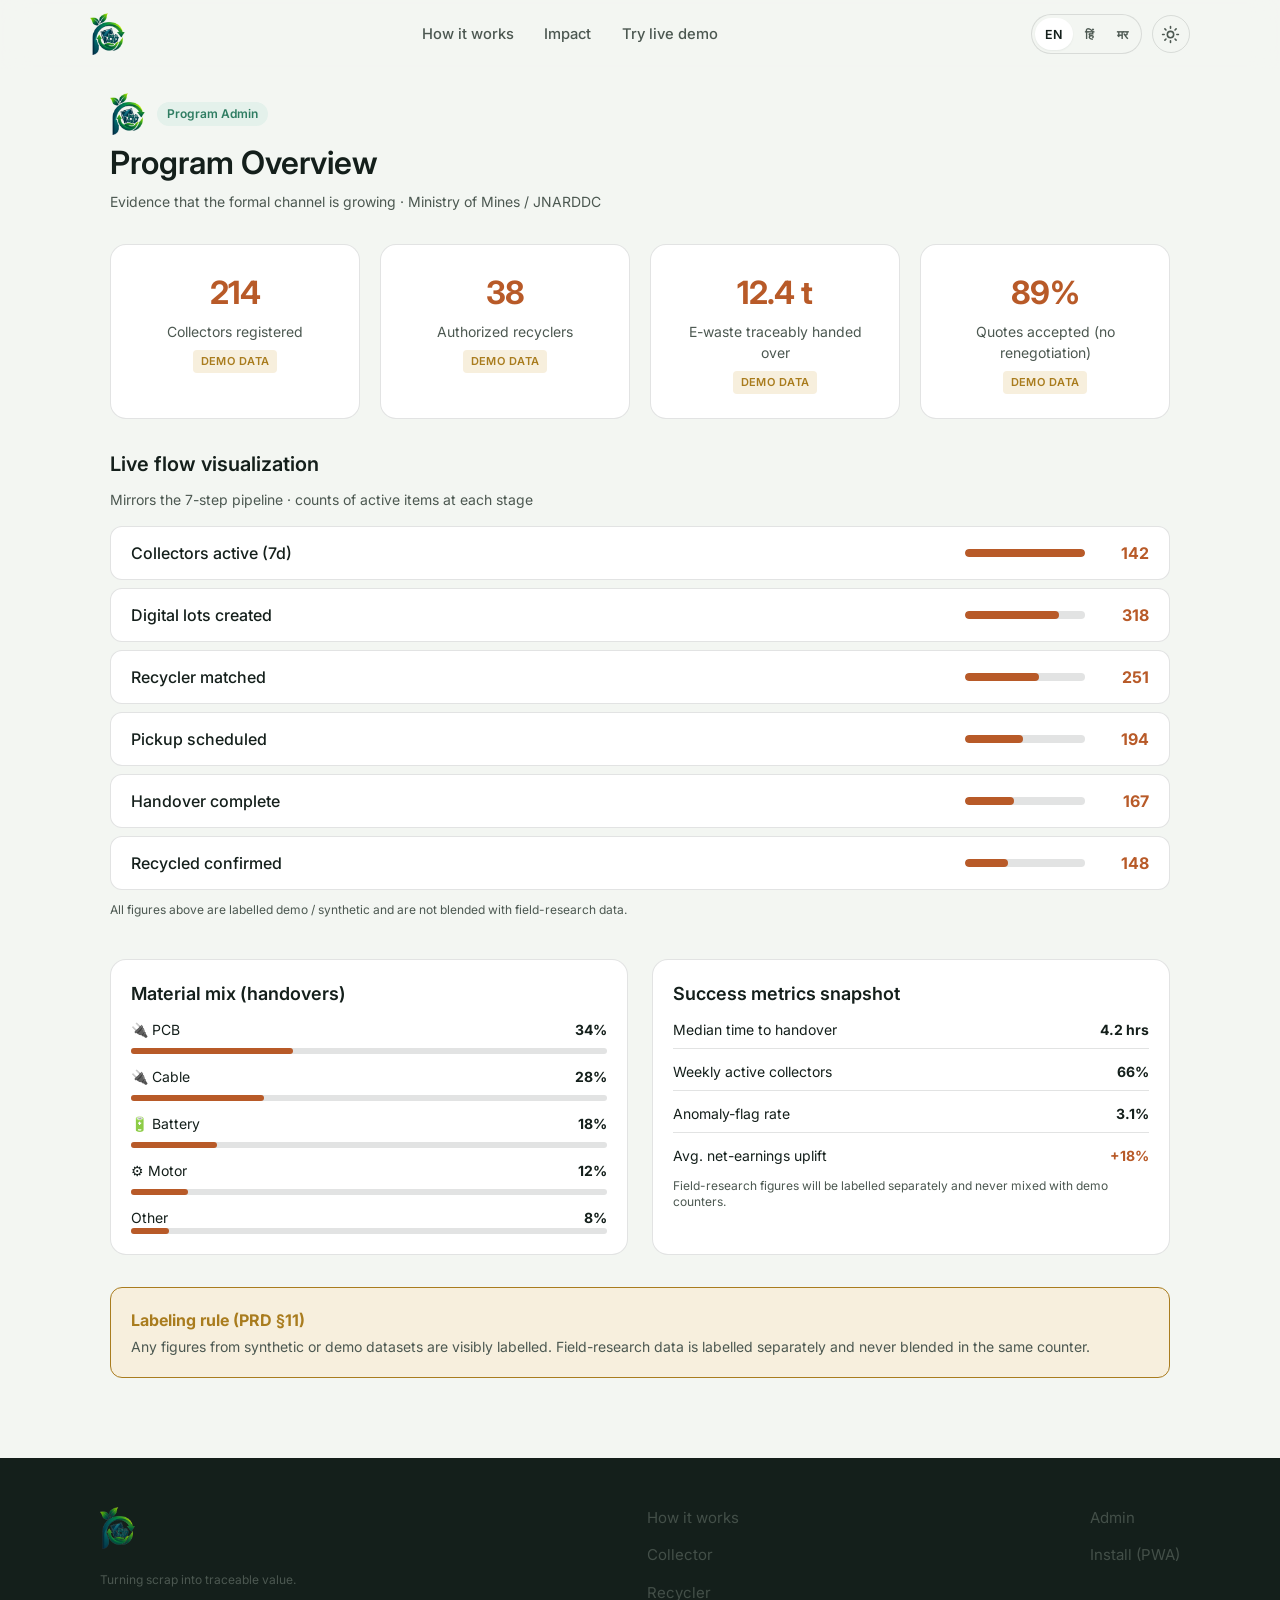
==== commit 7084bd32: "Update Punarva Version" ====
--- a/pages/admin.html
+++ b/pages/admin.html
@@ -60,7 +60,7 @@
     <header style="margin-bottom: 2rem;">
       <div class="flex items-center gap-3 mb-2">
         <a href="../index.html" class="logo">
-          <img class="brand-logo" data-light-src="../assets/punarva-logo.svg" data-dark-src="../assets/punarva-logo-white.svg" src="../assets/punarva-logo.svg" alt="PUNARVA" />
+          <img class="brand-logo" data-light-src="../assets/punarva-logo.png" data-dark-src="../assets/punarva-logo.png" src="../assets/punarva-logo.png" alt="PUNARVA" />
         </a>
         <span class="badge badge-info">Program Admin</span>
       </div>
